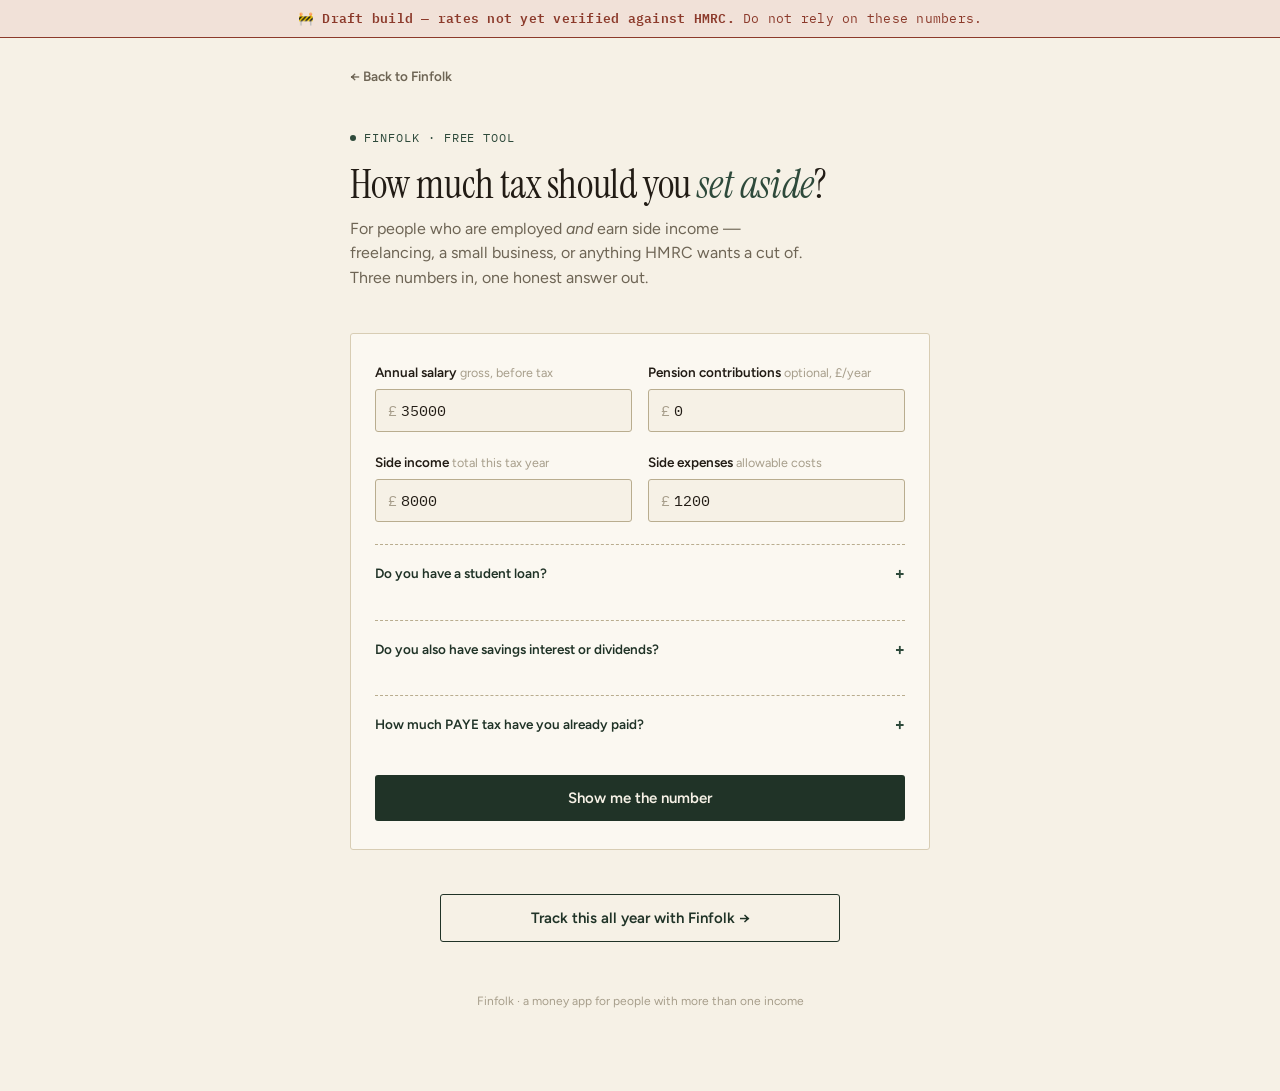
==== calculator.html @ df933abd "Add files via upload" ====
<!DOCTYPE html>
<html lang="en">
<head>
<meta charset="UTF-8">
<meta name="viewport" content="width=device-width, initial-scale=1.0">
<!-- TODO before going live: remove this once rates are verified against HMRC -->
<meta name="robots" content="noindex, nofollow">
<title>Side Income Tax Calculator — Finfolk</title>
<meta name="description" content="Employed and earning side income? Find out how much extra tax and National Insurance to set aside, in under a minute.">

<link rel="preconnect" href="https://fonts.googleapis.com">
<link rel="preconnect" href="https://fonts.gstatic.com" crossorigin>
<link href="https://fonts.googleapis.com/css2?family=Instrument+Serif:ital@0;1&family=Figtree:wght@400;500;600;700&family=IBM+Plex+Mono:wght@400;500&display=swap" rel="stylesheet">
<link rel="stylesheet" href="styles.css">

<style>
  /* ---- Page header ---- */
  header.page-head { padding: 40px 0 8px; }
  h1.hero-title {
    font-family: var(--font-display);
    font-weight: 400;
    font-size: 40px;
    line-height: 1.12;
    margin: 14px 0 10px;
    letter-spacing: -0.01em;
  }
  h1.hero-title em { font-style: italic; color: var(--pine); }
  p.hero-sub {
    color: var(--ink-muted);
    font-size: 16px;
    max-width: 46ch;
    margin: 0 0 6px;
  }

  /* ---- Form card ---- */
  .card {
    background: var(--paper);
    border: 1px solid var(--rule);
    border-radius: var(--radius);
    padding: 28px 24px;
    margin-top: 28px;
  }

  .field-group { margin-bottom: 20px; }
  .field-group:last-child { margin-bottom: 0; }

  label {
    display: block;
    font-size: 13.5px;
    font-weight: 600;
    margin-bottom: 6px;
    color: var(--ink);
  }
  label .hint { font-weight: 400; color: var(--ink-faint); font-size: 12.5px; }

  .input-money {
    display: flex;
    align-items: stretch;
    border: 1px solid var(--rule-strong);
    border-radius: var(--radius);
    background: var(--cream);
    overflow: hidden;
  }
  .input-money .prefix {
    display: flex;
    align-items: center;
    padding: 0 0 0 12px;
    color: var(--ink-faint);
    font-family: var(--font-mono);
    font-size: 15px;
    user-select: none;
  }
  .input-money input[type="number"] {
    border: 0;
    background: transparent;
    padding-left: 4px;
  }
  .input-money:focus-within {
    outline: 2px solid var(--pine);
    outline-offset: 1px;
    border-color: var(--pine);
  }

  input[type="number"], select {
    width: 100%;
    font-family: var(--font-mono);
    font-size: 15px;
    padding: 11px 12px;
    border: 1px solid var(--rule-strong);
    border-radius: var(--radius);
    background: var(--cream);
    color: var(--ink);
    appearance: none;
  }
  select { font-family: var(--font-body); font-size: 15px; }
  input[type="number"]:focus, select:focus {
    outline: 2px solid var(--pine);
    outline-offset: 1px;
    border-color: var(--pine);
  }
  .input-money input:focus { outline: none; }
  input[type="number"]::-webkit-outer-spin-button,
  input[type="number"]::-webkit-inner-spin-button {
    -webkit-appearance: none; margin: 0;
  }

  .two-col { display: grid; grid-template-columns: 1fr 1fr; gap: 16px; }
  @media (max-width: 480px) { .two-col { grid-template-columns: 1fr; } }

  .checkbox-row { display: flex; align-items: flex-start; gap: 9px; margin-top: 10px; }
  .checkbox-row input { width: 16px; height: 16px; margin-top: 3px; accent-color: var(--pine); }
  .checkbox-row label { font-weight: 400; font-size: 13.5px; color: var(--ink-muted); margin: 0; }

  /* Collapsible optional sections */
  .disclosure { border-top: 1px dashed var(--rule-strong); margin-top: 22px; padding-top: 4px; }
  .disclosure summary {
    cursor: pointer;
    font-size: 13.5px;
    font-weight: 600;
    padding: 12px 0;
    color: var(--pine-deep);
    list-style: none;
    display: flex;
    align-items: center;
    justify-content: space-between;
  }
  .disclosure summary::-webkit-details-marker { display: none; }
  .disclosure summary::after {
    content: '+';
    font-family: var(--font-mono);
    font-size: 16px;
    color: var(--pine);
    transition: transform 0.15s ease;
  }
  .disclosure[open] summary::after { transform: rotate(45deg); }
  .disclosure .disclosure-body { padding: 2px 0 16px; }

  .calc-button { margin-top: 26px; }

  /* ---- Output ---- */
  .output-section {
    margin-top: 40px;
    opacity: 0;
    transform: translateY(10px);
    transition: opacity 0.4s ease, transform 0.4s ease;
  }
  .output-section.is-hidden { display: none; }
  .output-section.is-shown { opacity: 1; transform: translateY(0); }

  .hero-figure { text-align: center; padding: 6px 0 4px; }
  .hero-figure .label {
    font-family: var(--font-mono);
    font-size: 12px;
    text-transform: uppercase;
    letter-spacing: 0.08em;
    color: var(--ink-muted);
  }
  .hero-figure .amount {
    font-family: var(--font-display);
    font-size: 76px;
    line-height: 1;
    color: var(--pine-deep);
    margin: 6px 0 2px;
  }
  @media (max-width: 480px) { .hero-figure .amount { font-size: 58px; } }
  .hero-figure .monthly { font-size: 15px; color: var(--ink-muted); }
  .hero-figure .monthly strong { color: var(--ink); font-weight: 600; }

  /* Receipt-styled breakdown — the signature element */
  .receipt-wrap {
    margin-top: 30px;
    position: relative;
    filter: drop-shadow(0 10px 24px rgba(34, 28, 21, 0.08));
  }
  .receipt {
    background: var(--paper);
    border: 1px solid var(--rule);
    border-bottom: none;
    padding: 22px 22px 26px;
    position: relative;
  }
  .receipt-torn {
    height: 14px;
    background:
      linear-gradient(-45deg, var(--cream) 7px, transparent 0) 0 0 / 14px 14px repeat-x,
      linear-gradient(45deg, var(--cream) 7px, transparent 0) 0 0 / 14px 14px repeat-x;
    border-left: 1px solid var(--rule);
    border-right: 1px solid var(--rule);
    margin-top: -1px;
  }
  .receipt-head {
    display: flex;
    justify-content: space-between;
    font-family: var(--font-mono);
    font-size: 11px;
    color: var(--ink-faint);
    text-transform: uppercase;
    letter-spacing: 0.04em;
    border-bottom: 1px dashed var(--rule-strong);
    padding-bottom: 12px;
    margin-bottom: 12px;
  }
  .receipt-row { display: flex; justify-content: space-between; align-items: baseline; gap: 12px; padding: 9px 0; font-size: 14.5px; }
  .receipt-row .desc { color: var(--ink); }
  .receipt-row .desc .sub { display: block; font-size: 12px; color: var(--ink-faint); margin-top: 2px; }
  .receipt-row .amt { font-family: var(--font-mono); font-size: 14.5px; white-space: nowrap; }
  .receipt-row.muted .desc, .receipt-row.muted .amt { color: var(--ink-faint); }
  .receipt-row.total {
    border-top: 1px dashed var(--rule-strong);
    margin-top: 6px;
    padding-top: 14px;
    font-weight: 600;
    font-size: 16px;
  }
  .receipt-row.total .amt { color: var(--pine-deep); font-size: 17px; }
  .receipt-divider-label {
    font-family: var(--font-mono);
    font-size: 10.5px;
    text-transform: uppercase;
    letter-spacing: 0.06em;
    color: var(--ink-faint);
    margin: 16px 0 2px;
  }

  /* Assumptions + disclaimer */
  .assumptions {
    margin-top: 28px;
    padding: 18px 20px;
    background: var(--pine-tint);
    border-radius: var(--radius);
    font-size: 13px;
    color: var(--pine-deep);
  }
  .assumptions .title { font-weight: 600; font-size: 13px; margin-bottom: 8px; display: flex; justify-content: space-between; }
  .assumptions ul { margin: 8px 0 0; padding-left: 18px; }
  .assumptions li { margin-bottom: 4px; }

  .disclaimer { text-align: center; font-size: 12.5px; color: var(--ink-faint); margin-top: 18px; font-style: italic; }

  .cta-trigger { height: 1px; }

  .bottom-cta { margin: 44px auto 0; max-width: 400px; }

  /* ---- CTA modal ---- */
  .cta-overlay {
    display: none;
    position: fixed;
    inset: 0;
    background: rgba(34, 28, 21, 0.6);
    align-items: center;
    justify-content: center;
    padding: 20px;
    z-index: 100;
    opacity: 0;
    transition: opacity 0.25s ease;
  }
  .cta-overlay.is-shown { opacity: 1; }

  .cta-card {
    position: relative;
    width: 100%;
    max-width: 400px;
    background: var(--pine-deep);
    color: var(--cream);
    border-radius: var(--radius);
    padding: 34px 26px 30px;
    text-align: center;
    box-shadow: 0 24px 60px rgba(0, 0, 0, 0.35);
    transform: scale(0.94);
    transition: transform 0.25s ease;
  }
  .cta-overlay.is-shown .cta-card { transform: scale(1); }
  .cta-card h2 { font-family: var(--font-display); font-weight: 400; font-size: 26px; margin: 0 0 8px; }
  .cta-card p { color: #D9E0D6; font-size: 14.5px; max-width: 40ch; margin: 0 auto 20px; }

  .cta-close {
    position: absolute;
    top: 10px;
    right: 10px;
    width: 30px;
    height: 30px;
    border-radius: 50%;
    border: none;
    background: rgba(246, 241, 230, 0.14);
    color: var(--cream);
    font-size: 20px;
    line-height: 1;
    cursor: pointer;
    display: flex;
    align-items: center;
    justify-content: center;
    transition: background 0.12s ease;
  }
  .cta-close:hover { background: rgba(246, 241, 230, 0.26); }
  .cta-close:focus-visible { outline: 2px solid var(--cream); outline-offset: 2px; }

  .cta-form { display: flex; gap: 8px; max-width: 380px; margin: 0 auto; }
  @media (max-width: 480px) { .cta-form { flex-direction: column; } }
  .cta-form input[type="email"] {
    flex: 1;
    font-family: var(--font-body);
    font-size: 14.5px;
    padding: 12px 14px;
    border-radius: var(--radius);
    border: 1px solid transparent;
    background: rgba(246, 241, 230, 0.12);
    color: var(--cream);
  }
  .cta-form input[type="email"]::placeholder { color: #A9B6A9; }
  .cta-form input[type="email"]:focus {
    outline: 2px solid var(--cream);
    outline-offset: 1px;
    background: rgba(246, 241, 230, 0.18);
  }
  .cta-form button {
    font-family: var(--font-body);
    font-weight: 600;
    font-size: 14.5px;
    padding: 12px 20px;
    border-radius: var(--radius);
    border: none;
    background: var(--gold);
    color: var(--paper);
    cursor: pointer;
    transition: filter 0.12s ease;
  }
  .cta-form button:hover { filter: brightness(1.08); }
  .cta-form button:focus-visible { outline: 2px solid var(--cream); outline-offset: 2px; }
  .cta-note { font-size: 11.5px; color: #9FAE9C; margin-top: 12px; }
  .cta-success { font-size: 14.5px; color: var(--cream); padding: 10px 0; }
</style>
</head>
<body>

<div class="draft-banner">
  🚧 <strong>Draft build — rates not yet verified against HMRC.</strong> Do not rely on these numbers.
</div>

<div class="wrap">

  <a class="back-link" href="index.html">&larr; Back to Finfolk</a>

  <header class="page-head">
    <div class="eyebrow">Finfolk · free tool</div>
    <h1 class="hero-title">How much tax should you <em>set aside</em>?</h1>
    <p class="hero-sub">For people who are employed <em>and</em> earn side income — freelancing, a small business, or anything HMRC wants a cut of. Three numbers in, one honest answer out.</p>
  </header>

  <form class="card" id="calc-form" autocomplete="off">

    <div class="field-group two-col">
      <div>
        <label for="salary">Annual salary <span class="hint">gross, before tax</span></label>
        <div class="input-money"><span class="prefix">£</span><input type="number" id="salary" min="0" step="100" placeholder="35,000" value="35000"></div>
      </div>
      <div>
        <label for="pension">Pension contributions <span class="hint">optional, £/year</span></label>
        <div class="input-money"><span class="prefix">£</span><input type="number" id="pension" min="0" step="50" placeholder="0" value="0"></div>
      </div>
    </div>

    <div class="field-group two-col">
      <div>
        <label for="sideIncome">Side income <span class="hint">total this tax year</span></label>
        <div class="input-money"><span class="prefix">£</span><input type="number" id="sideIncome" min="0" step="50" placeholder="8,000" value="8000"></div>
      </div>
      <div>
        <label for="sideExpenses">Side expenses <span class="hint">allowable costs</span></label>
        <div class="input-money"><span class="prefix">£</span><input type="number" id="sideExpenses" min="0" step="50" placeholder="1,200" value="1200"></div>
      </div>
    </div>

    <details class="disclosure">
      <summary>Do you have a student loan?</summary>
      <div class="disclosure-body">
        <div class="field-group">
          <label for="slPlan">Repayment plan</label>
          <select id="slPlan">
            <option value="none" selected>No student loan</option>
            <option value="plan1">Plan 1</option>
            <option value="plan2">Plan 2</option>
            <option value="plan4">Plan 4 (Scotland)</option>
            <option value="plan5">Plan 5</option>
            <option value="postgrad">Postgraduate Loan</option>
          </select>
        </div>
        <div class="checkbox-row">
          <input type="checkbox" id="slDeducted" checked>
          <label for="slDeducted">My employer already deducts student loan repayments from my salary via payroll</label>
        </div>
      </div>
    </details>

    <details class="disclosure">
      <summary>Do you also have savings interest or dividends?</summary>
      <div class="disclosure-body">
        <div class="field-group two-col">
          <div>
            <label for="interest">Savings interest <span class="hint">£/year</span></label>
            <div class="input-money"><span class="prefix">£</span><input type="number" id="interest" min="0" step="10" placeholder="0" value="0"></div>
          </div>
          <div>
            <label for="dividends">Dividend income <span class="hint">£/year</span></label>
            <div class="input-money"><span class="prefix">£</span><input type="number" id="dividends" min="0" step="10" placeholder="0" value="0"></div>
          </div>
        </div>
      </div>
    </details>

    <details class="disclosure">
      <summary>How much PAYE tax have you already paid?</summary>
      <div class="disclosure-body">
        <div class="field-group">
          <label for="payeTax">Tax withheld so far <span class="hint">optional — shown for context only, doesn't affect the total below</span></label>
          <div class="input-money"><span class="prefix">£</span><input type="number" id="payeTax" min="0" step="50" placeholder="Leave blank if unsure" value="">
          </div>
        </div>
      </div>
    </details>

    <button type="submit" class="btn-primary btn-block calc-button">Show me the number</button>

  </form>

  <section class="output-section is-hidden" id="outputSection">

    <div class="hero-figure">
      <div class="label">Estimated extra tax to set aside</div>
      <div class="amount" id="heroAmount">£0</div>
      <div class="monthly" id="monthlyLine"></div>
    </div>

    <div class="receipt-wrap">
      <div class="receipt">
        <div class="receipt-head">
          <span id="receiptYear">Tax year 2026/27</span>
          <span id="receiptDate"></span>
        </div>

        <div class="receipt-row">
          <div class="desc">Trading allowance applied<span class="sub" id="tradingAllowanceNote"></span></div>
          <div class="amt" id="rowTradingAllowance">—</div>
        </div>
        <div class="receipt-row">
          <div class="desc">Taxable side profit</div>
          <div class="amt" id="rowSideProfit">£0</div>
        </div>

        <div class="receipt-divider-label">Owed on side income</div>

        <div class="receipt-row">
          <div class="desc">Income tax<span class="sub">at your marginal rate</span></div>
          <div class="amt" id="rowIncomeTax">£0</div>
        </div>
        <div class="receipt-row">
          <div class="desc">Class 4 National Insurance</div>
          <div class="amt" id="rowClass4">£0</div>
        </div>
        <div class="receipt-row" id="rowSLWrap" style="display:none;">
          <div class="desc">Student loan top-up<span class="sub">above what's already deducted via payroll</span></div>
          <div class="amt" id="rowStudentLoan">£0</div>
        </div>
        <div class="receipt-row" id="rowInterestWrap" style="display:none;">
          <div class="desc">Tax on savings interest<span class="sub">after your Personal Savings Allowance</span></div>
          <div class="amt" id="rowInterestTax">£0</div>
        </div>
        <div class="receipt-row" id="rowDividendWrap" style="display:none;">
          <div class="desc">Tax on dividends<span class="sub">after your Dividend Allowance</span></div>
          <div class="amt" id="rowDividendTax">£0</div>
        </div>

        <div class="receipt-row total">
          <div class="desc">Total to set aside</div>
          <div class="amt" id="rowTotal">£0</div>
        </div>

        <div class="receipt-divider-label">For context — already handled via PAYE</div>
        <div class="receipt-row muted">
          <div class="desc">Income tax on salary</div>
          <div class="amt" id="rowSalaryTax">£0</div>
        </div>
        <div class="receipt-row muted">
          <div class="desc">Class 1 National Insurance</div>
          <div class="amt" id="rowClass1">£0</div>
        </div>
      </div>
      <div class="receipt-torn"></div>
    </div>

    <div class="assumptions">
      <div class="title"><span>Assumptions</span><span>2026/27</span></div>
      <p style="margin:0;">Rates used are <strong>placeholders and have not yet been verified</strong> against HMRC. Treat every figure on this page as illustrative until the draft banner is removed.</p>
      <ul>
        <li>Doesn't model Scottish income tax rates</li>
        <li>Doesn't model benefits in kind</li>
        <li>Doesn't model capital gains</li>
        <li>Doesn't model Gift Aid</li>
        <li>Doesn't model the High Income Child Benefit Charge</li>
        <li>Doesn't model marriage allowance or multiple employments</li>
      </ul>
    </div>

    <p class="disclaimer">Estimate only — not financial or tax advice.</p>

    <div class="cta-trigger" id="ctaTrigger" aria-hidden="true"></div>

  </section>

  <button type="button" class="btn-outline btn-block bottom-cta" id="bottomCtaBtn">Track this all year with Finfolk →</button>

  <footer class="page-foot">Finfolk · a money app for people with more than one income</footer>

  <div class="cta-overlay" id="ctaOverlay">
    <div class="cta-card" id="ctaCard" role="dialog" aria-modal="true" aria-labelledby="ctaTitle">
      <button type="button" class="cta-close" id="ctaClose" aria-label="Close">&times;</button>

      <h2 id="ctaTitle">Track this all year, automatically</h2>
      <p>Finfolk keeps this number accurate every time a payslip or invoice lands — no spreadsheet required.</p>

      <form class="cta-form" id="notify-form">
        <input type="email" id="notify-email" placeholder="you@email.com" required>
        <button type="submit">Notify me</button>
      </form>
      <div class="cta-success" id="notify-success" style="display:none;">✓ You're on the list — we'll email you when Finfolk's ready.</div>

      <div class="cta-note">One email, when it's ready. No spam, no waitlist games.</div>
    </div>
  </div>

</div>

<script>
(function () {
  'use strict';

  /* =====================================================================
     ⚠️  PLACEHOLDER RATES — DO NOT TRUST
     These figures are illustrative only, carried over loosely from recent
     tax years, and have NOT been checked against HMRC. Before this page
     goes live (and before the draft banner is removed):
       1. Verify every constant below against gov.uk / HMRC guidance for
          the actual current tax year.
       2. Cross-check against the same fact-checked rates used in the
          main Finfolk tax engine (tax-engine.js) — they must match.
       3. Run the regression scenarios against HMRC's own calculator.
     ===================================================================== */
  const RATES = {
    taxYearLabel: '2026/27',

    personalAllowance: 12570,
    personalAllowanceTaperStart: 100000, // £1 lost per £2 over this
    basicRateLimit: 50270,   // taxable income up to here: 20%
    higherRateLimit: 125140, // up to here: 40%; above: 45%
    basicRate: 0.20,
    higherRate: 0.40,
    additionalRate: 0.45,

    tradingAllowance: 1000,

    // Savings interest — Personal Savings Allowance depends on which
    // band your other (non-savings) income falls into
    savingsAllowanceBasic: 1000,
    savingsAllowanceHigher: 500,
    savingsAllowanceAdditional: 0,

    // Dividends
    dividendAllowance: 500,
    dividendBasicRate: 0.0875,
    dividendHigherRate: 0.3375,
    dividendAdditionalRate: 0.3935,

    // Class 4 NI (self-employed profits)
    class4LowerLimit: 12570,
    class4UpperLimit: 50270,
    class4RateBelowUpper: 0.06,
    class4RateAboveUpper: 0.02,

    // Class 1 NI (employee, informational display only)
    class1PrimaryThreshold: 12570,
    class1UpperLimit: 50270,
    class1RateBelowUpper: 0.08,
    class1RateAboveUpper: 0.02,

    studentLoanPlans: {
      plan1:    { threshold: 26065, rate: 0.09 },
      plan2:    { threshold: 28470, rate: 0.09 },
      plan4:    { threshold: 32745, rate: 0.09 },
      plan5:    { threshold: 25000, rate: 0.09 },
      postgrad: { threshold: 21000, rate: 0.06 }
    }
  };

  const $ = (id) => document.getElementById(id);
  const gbp = (n) => '£' + Math.round(Math.max(0, n)).toLocaleString('en-GB');

  function progressiveIncomeTax(taxableIncome) {
    let pa = RATES.personalAllowance;
    if (taxableIncome > RATES.personalAllowanceTaperStart) {
      pa = Math.max(0, pa - (taxableIncome - RATES.personalAllowanceTaperStart) / 2);
    }
    const afterPA = Math.max(0, taxableIncome - pa);
    const basicBand = Math.max(0, RATES.basicRateLimit - pa);
    const higherBand = Math.max(0, RATES.higherRateLimit - RATES.basicRateLimit);

    const atBasic = Math.min(afterPA, basicBand);
    const atHigher = Math.min(Math.max(0, afterPA - basicBand), higherBand);
    const atAdditional = Math.max(0, afterPA - basicBand - higherBand);

    return atBasic * RATES.basicRate + atHigher * RATES.higherRate + atAdditional * RATES.additionalRate;
  }

  function class4NI(profit) {
    const band = Math.max(0, Math.min(profit, RATES.class4UpperLimit) - RATES.class4LowerLimit);
    const above = Math.max(0, profit - RATES.class4UpperLimit);
    return Math.max(0, band) * RATES.class4RateBelowUpper + above * RATES.class4RateAboveUpper;
  }

  function class1NI(salary) {
    const band = Math.max(0, Math.min(salary, RATES.class1UpperLimit) - RATES.class1PrimaryThreshold);
    const above = Math.max(0, salary - RATES.class1UpperLimit);
    return Math.max(0, band) * RATES.class1RateBelowUpper + above * RATES.class1RateAboveUpper;
  }

  // Interest and dividends are stacked on top of non-savings income for
  // band purposes, in that order (this is HMRC's fixed stacking rule —
  // it's not optional or affected by how the income arrives).
  function interestAndDividendTax(nonSavingsIncome, interest, dividends) {
    const totalIncome = nonSavingsIncome + interest + dividends;

    let pa = RATES.personalAllowance;
    if (totalIncome > RATES.personalAllowanceTaperStart) {
      pa = Math.max(0, pa - (totalIncome - RATES.personalAllowanceTaperStart) / 2);
    }

    const basicBandWidth = Math.max(0, RATES.basicRateLimit - pa);
    const higherBandWidth = Math.max(0, RATES.higherRateLimit - RATES.basicRateLimit);

    const nonSavingsAfterPA = Math.max(0, nonSavingsIncome - pa);
    const usedBasicByNonSavings = Math.min(nonSavingsAfterPA, basicBandWidth);
    const usedHigherByNonSavings = Math.min(Math.max(0, nonSavingsAfterPA - basicBandWidth), higherBandWidth);
    const usedAdditionalByNonSavings = Math.max(0, nonSavingsAfterPA - basicBandWidth - higherBandWidth);

    let remainingBasic = basicBandWidth - usedBasicByNonSavings;
    let remainingHigher = higherBandWidth - usedHigherByNonSavings;

    let psa = RATES.savingsAllowanceBasic;
    if (usedAdditionalByNonSavings > 0) psa = RATES.savingsAllowanceAdditional;
    else if (usedHigherByNonSavings > 0) psa = RATES.savingsAllowanceHigher;

    const interestTaxable = Math.max(0, interest - psa);
    const interestAtBasic = Math.min(interestTaxable, remainingBasic);
    const interestAtHigher = Math.min(Math.max(0, interestTaxable - remainingBasic), remainingHigher);
    const interestAtAdditional = Math.max(0, interestTaxable - remainingBasic - remainingHigher);
    const interestTax = interestAtBasic * RATES.basicRate + interestAtHigher * RATES.higherRate + interestAtAdditional * RATES.additionalRate;

    remainingBasic = Math.max(0, remainingBasic - interestAtBasic);
    remainingHigher = Math.max(0, remainingHigher - interestAtHigher);

    const dividendsTaxable = Math.max(0, dividends - RATES.dividendAllowance);
    const divAtBasic = Math.min(dividendsTaxable, remainingBasic);
    const divAtHigher = Math.min(Math.max(0, dividendsTaxable - remainingBasic), remainingHigher);
    const divAtAdditional = Math.max(0, dividendsTaxable - remainingBasic - remainingHigher);
    const dividendTax = divAtBasic * RATES.dividendBasicRate + divAtHigher * RATES.dividendHigherRate + divAtAdditional * RATES.dividendAdditionalRate;

    return { interestTax: interestTax, dividendTax: dividendTax };
  }

  function monthsUntilJan31() {
    const now = new Date();
    let target = new Date(now.getFullYear(), 0, 31);
    if (now > target) target = new Date(now.getFullYear() + 1, 0, 31);
    const months = (target.getFullYear() - now.getFullYear()) * 12 + (target.getMonth() - now.getMonth());
    return Math.max(1, months + (target.getDate() >= now.getDate() ? 1 : 0));
  }

  function recalc() {
    const salary = parseFloat($('salary').value) || 0;
    const pension = parseFloat($('pension').value) || 0;
    const sideIncome = parseFloat($('sideIncome').value) || 0;
    const sideExpenses = parseFloat($('sideExpenses').value) || 0;
    const interest = parseFloat($('interest').value) || 0;
    const dividends = parseFloat($('dividends').value) || 0;
    const slPlanKey = $('slPlan').value;
    const slDeducted = $('slDeducted').checked;

    const salaryTaxable = Math.max(0, salary - pension);

    const deduction = Math.max(sideExpenses, Math.min(RATES.tradingAllowance, sideIncome));
    const usedTradingAllowance = deduction === Math.min(RATES.tradingAllowance, sideIncome) && sideExpenses <= RATES.tradingAllowance;
    const sideProfit = Math.max(0, sideIncome - deduction);

    const nonSavingsIncome = salaryTaxable + sideProfit;

    const taxOnSalaryAlone = progressiveIncomeTax(salaryTaxable);
    const taxWithSideIncome = progressiveIncomeTax(nonSavingsIncome);
    const extraIncomeTax = Math.max(0, taxWithSideIncome - taxOnSalaryAlone);

    const class4 = class4NI(sideProfit);
    const class1 = class1NI(salary);

    let slExtra = 0;
    const plan = RATES.studentLoanPlans[slPlanKey];
    if (plan) {
      const totalDue = Math.max(0, nonSavingsIncome - plan.threshold) * plan.rate;
      const alreadyViaPayroll = slDeducted ? Math.max(0, salary - plan.threshold) * plan.rate : 0;
      slExtra = Math.max(0, totalDue - alreadyViaPayroll);
    }

    const savingsAndDividends = interestAndDividendTax(nonSavingsIncome, interest, dividends);

    const total = extraIncomeTax + class4 + slExtra + savingsAndDividends.interestTax + savingsAndDividends.dividendTax;
    const monthly = total / monthsUntilJan31();

    $('heroAmount').textContent = gbp(total);
    $('monthlyLine').innerHTML = 'That\u2019s about <strong>' + gbp(monthly) + '/month</strong> between now and 31 January';

    $('rowTradingAllowance').textContent = usedTradingAllowance ? gbp(RATES.tradingAllowance) : 'not used — expenses instead';
    $('tradingAllowanceNote').textContent = usedTradingAllowance ? '' : ' (actual expenses claimed instead)';
    $('rowSideProfit').textContent = gbp(sideProfit);
    $('rowIncomeTax').textContent = gbp(extraIncomeTax);
    $('rowClass4').textContent = gbp(class4);
    $('rowTotal').textContent = gbp(total);
    $('rowSalaryTax').textContent = gbp(taxOnSalaryAlone);
    $('rowClass1').textContent = gbp(class1);

    if (plan) {
      $('rowSLWrap').style.display = '';
      $('rowStudentLoan').textContent = gbp(slExtra);
    } else {
      $('rowSLWrap').style.display = 'none';
    }

    if (interest > 0) {
      $('rowInterestWrap').style.display = '';
      $('rowInterestTax').textContent = gbp(savingsAndDividends.interestTax);
    } else {
      $('rowInterestWrap').style.display = 'none';
    }

    if (dividends > 0) {
      $('rowDividendWrap').style.display = '';
      $('rowDividendTax').textContent = gbp(savingsAndDividends.dividendTax);
    } else {
      $('rowDividendWrap').style.display = 'none';
    }

    $('receiptYear').textContent = 'Tax year ' + RATES.taxYearLabel;
    $('receiptDate').textContent = new Date().toLocaleDateString('en-GB', { day: '2-digit', month: 'short', year: 'numeric' });
  }

  let resultsRevealed = false;
  let ctaRevealed = false;
  let ctaObserver = null;

  function openCta() {
    const overlay = $('ctaOverlay');
    overlay.style.display = 'flex';
    void overlay.offsetHeight;
    overlay.classList.add('is-shown');
    document.body.style.overflow = 'hidden';
    $('ctaClose').focus();
  }

  function closeCta() {
    const overlay = $('ctaOverlay');
    overlay.classList.remove('is-shown');
    document.body.style.overflow = '';
    setTimeout(function () { overlay.style.display = 'none'; }, 250);
  }

  function setupCtaObserver() {
    if (ctaObserver) return;
    const trigger = $('ctaTrigger');

    ctaObserver = new IntersectionObserver(function (entries) {
      entries.forEach(function (entry) {
        if (entry.isIntersecting && !ctaRevealed) {
          ctaRevealed = true;
          openCta();
          ctaObserver.disconnect();
        }
      });
    }, { threshold: 0.2 });

    ctaObserver.observe(trigger);
  }

  $('ctaClose').addEventListener('click', closeCta);
  $('bottomCtaBtn').addEventListener('click', openCta);
  $('ctaOverlay').addEventListener('click', function (e) {
    if (e.target === $('ctaOverlay')) closeCta();
  });
  document.addEventListener('keydown', function (e) {
    if (e.key === 'Escape' && $('ctaOverlay').classList.contains('is-shown')) closeCta();
  });

  function revealResults() {
    const output = $('outputSection');

    if (!resultsRevealed) {
      output.classList.remove('is-hidden');
      void output.offsetHeight;
      output.classList.add('is-shown');
      output.scrollIntoView({ behavior: 'smooth', block: 'start' });
      resultsRevealed = true;
      setupCtaObserver();
    }
  }

  document.getElementById('calc-form').addEventListener('submit', function (e) {
    e.preventDefault();
    recalc();
    revealResults();
  });

  // Email capture — presentational only for now.
  // TODO: wire to real email service (e.g. Mailchimp/ConvertKit/Supabase table) before launch.
  document.getElementById('notify-form').addEventListener('submit', function (e) {
    e.preventDefault();
    document.getElementById('notify-form').style.display = 'none';
    document.getElementById('notify-success').style.display = 'block';
  });
})();
</script>

</body>
</html>
---- styles.css ----
/* =========================================================================
   Finfolk — shared design tokens & base components
   Used by both index.html and calculator.html so the two pages read as
   one site rather than two separate builds.
   ========================================================================= */

:root {
  --cream:        #F6F1E6;
  --cream-deep:   #EFE7D4;
  --paper:        #FBF8F1;
  --ink:          #221C15;
  --ink-muted:    #6E6555;
  --ink-faint:    #A79E8B;
  --pine:         #2E4A3B;
  --pine-deep:    #203327;
  --pine-tint:    #E4EAE2;
  --gold:         #A8763A;
  --rule:         #D8CDB4;
  --rule-strong:  #B9AD8F;
  --alert:        #8C3A2B;
  --alert-bg:     #F1E1D8;

  --font-display: 'Instrument Serif', Georgia, serif;
  --font-body:    'Figtree', -apple-system, sans-serif;
  --font-mono:    'IBM Plex Mono', ui-monospace, monospace;

  --radius: 3px;
}

* { box-sizing: border-box; }

html { scroll-behavior: smooth; }

body {
  margin: 0;
  background: var(--cream);
  color: var(--ink);
  font-family: var(--font-body);
  font-size: 16px;
  line-height: 1.55;
  -webkit-font-smoothing: antialiased;
}

/* ---- Draft guard banner ---- */
.draft-banner {
  background: var(--alert-bg);
  color: var(--alert);
  text-align: center;
  font-family: var(--font-mono);
  font-size: 12.5px;
  letter-spacing: 0.02em;
  padding: 9px 16px;
  border-bottom: 1px solid var(--alert);
  position: sticky;
  top: 0;
  z-index: 50;
}
.draft-banner strong { font-weight: 600; }

.wrap {
  max-width: 620px;
  margin: 0 auto;
  padding: 0 20px 80px;
}

/* ---- Eyebrow label ---- */
.eyebrow {
  font-family: var(--font-mono);
  font-size: 12px;
  letter-spacing: 0.08em;
  text-transform: uppercase;
  color: var(--pine);
  display: flex;
  align-items: center;
  gap: 8px;
}
.eyebrow::before {
  content: '';
  width: 6px; height: 6px;
  background: var(--pine);
  border-radius: 50%;
  display: inline-block;
}

/* ---- Buttons ---- */
.btn-primary, .btn-outline {
  display: inline-block;
  font-family: var(--font-body);
  font-weight: 600;
  font-size: 15px;
  padding: 14px 22px;
  border-radius: var(--radius);
  cursor: pointer;
  text-decoration: none;
  text-align: center;
  transition: filter 0.12s ease, background 0.12s ease, color 0.12s ease;
}
.btn-primary {
  border: none;
  background: var(--pine-deep);
  color: var(--cream);
}
.btn-primary:hover { filter: brightness(1.12); }
.btn-outline {
  border: 1.5px solid var(--pine-deep);
  background: transparent;
  color: var(--pine-deep);
}
.btn-outline:hover { background: var(--pine-deep); color: var(--cream); }
.btn-primary:focus-visible, .btn-outline:focus-visible {
  outline: 2px solid var(--pine);
  outline-offset: 2px;
}
.btn-block { display: block; width: 100%; }

footer.page-foot {
  text-align: center;
  font-size: 12px;
  color: var(--ink-faint);
  margin-top: 50px;
}

/* ---- Back link (calculator page) ---- */
.back-link {
  display: inline-flex;
  align-items: center;
  gap: 6px;
  font-family: var(--font-body);
  font-size: 13.5px;
  font-weight: 600;
  color: var(--ink-muted);
  text-decoration: none;
  margin-top: 28px;
}
.back-link:hover { color: var(--pine-deep); }
.back-link:focus-visible { outline: 2px solid var(--pine); outline-offset: 2px; }

@media (prefers-reduced-motion: reduce) {
  * { transition: none !important; scroll-behavior: auto !important; }
}
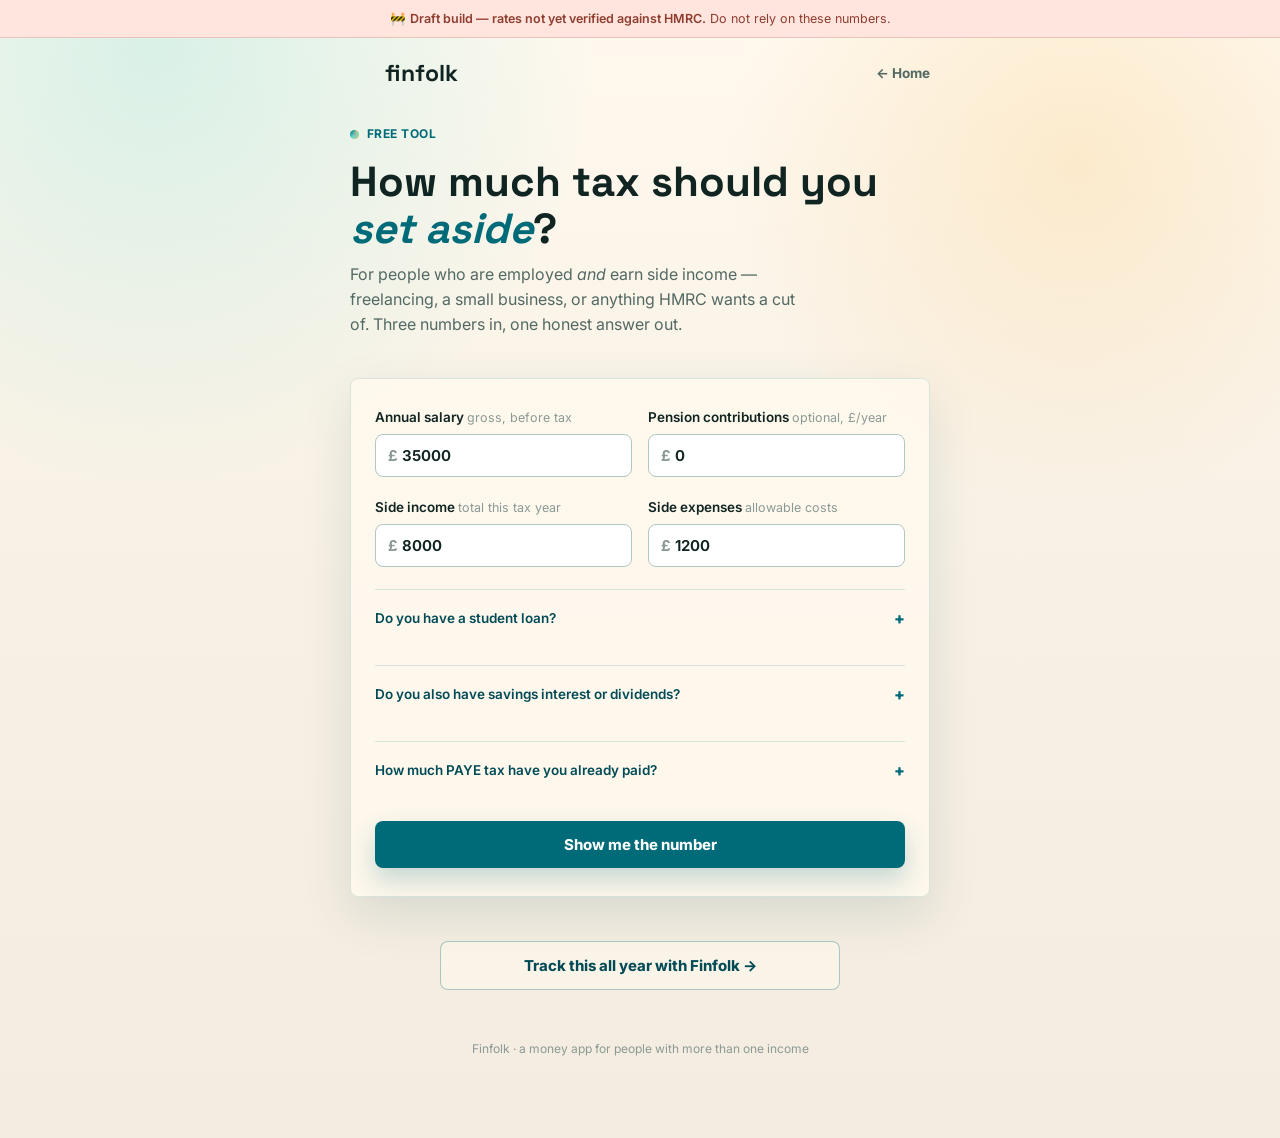
==== commit 8f02f710: "Add files via upload" ====
--- a/calculator.html
+++ b/calculator.html
@@ -10,7 +10,7 @@
 
 <link rel="preconnect" href="https://fonts.googleapis.com">
 <link rel="preconnect" href="https://fonts.gstatic.com" crossorigin>
-<link href="https://fonts.googleapis.com/css2?family=Instrument+Serif:ital@0;1&family=Figtree:wght@400;500;600;700&family=IBM+Plex+Mono:wght@400;500&display=swap" rel="stylesheet">
+<link href="https://fonts.googleapis.com/css2?family=Inter:wght@400;500;600;700;800&family=Space+Grotesk:wght@500;600;700&display=swap" rel="stylesheet">
 <link rel="stylesheet" href="styles.css">
 
 <style>
@@ -18,11 +18,11 @@
   header.page-head { padding: 40px 0 8px; }
   h1.hero-title {
     font-family: var(--font-display);
-    font-weight: 400;
-    font-size: 40px;
+    font-weight: 700;
+    font-size: 42px;
     line-height: 1.12;
     margin: 14px 0 10px;
-    letter-spacing: -0.01em;
+    letter-spacing: 0;
   }
   h1.hero-title em { font-style: italic; color: var(--pine); }
   p.hero-sub {
@@ -34,11 +34,12 @@
 
   /* ---- Form card ---- */
   .card {
-    background: var(--paper);
+    background: rgba(255, 249, 239, 0.84);
     border: 1px solid var(--rule);
     border-radius: var(--radius);
     padding: 28px 24px;
     margin-top: 28px;
+    box-shadow: var(--shadow-soft);
   }
 
   .field-group { margin-bottom: 20px; }
@@ -58,7 +59,7 @@
     align-items: stretch;
     border: 1px solid var(--rule-strong);
     border-radius: var(--radius);
-    background: var(--cream);
+    background: white;
     overflow: hidden;
   }
   .input-money .prefix {
@@ -66,7 +67,8 @@
     align-items: center;
     padding: 0 0 0 12px;
     color: var(--ink-faint);
-    font-family: var(--font-mono);
+    font-family: var(--font-body);
+    font-weight: 700;
     font-size: 15px;
     user-select: none;
   }
@@ -83,12 +85,13 @@
 
   input[type="number"], select {
     width: 100%;
-    font-family: var(--font-mono);
+    font-family: var(--font-body);
+    font-weight: 650;
     font-size: 15px;
     padding: 11px 12px;
     border: 1px solid var(--rule-strong);
     border-radius: var(--radius);
-    background: var(--cream);
+    background: white;
     color: var(--ink);
     appearance: none;
   }
@@ -112,7 +115,7 @@
   .checkbox-row label { font-weight: 400; font-size: 13.5px; color: var(--ink-muted); margin: 0; }
 
   /* Collapsible optional sections */
-  .disclosure { border-top: 1px dashed var(--rule-strong); margin-top: 22px; padding-top: 4px; }
+  .disclosure { border-top: 1px solid var(--rule); margin-top: 22px; padding-top: 4px; }
   .disclosure summary {
     cursor: pointer;
     font-size: 13.5px;
@@ -127,7 +130,8 @@
   .disclosure summary::-webkit-details-marker { display: none; }
   .disclosure summary::after {
     content: '+';
-    font-family: var(--font-mono);
+    font-family: var(--font-body);
+    font-weight: 800;
     font-size: 16px;
     color: var(--pine);
     transition: transform 0.15s ease;
@@ -149,7 +153,8 @@
 
   .hero-figure { text-align: center; padding: 6px 0 4px; }
   .hero-figure .label {
-    font-family: var(--font-mono);
+    font-family: var(--font-body);
+    font-weight: 800;
     font-size: 12px;
     text-transform: uppercase;
     letter-spacing: 0.08em;
@@ -157,6 +162,7 @@
   }
   .hero-figure .amount {
     font-family: var(--font-display);
+    font-weight: 700;
     font-size: 76px;
     line-height: 1;
     color: var(--pine-deep);
@@ -166,67 +172,104 @@
   .hero-figure .monthly { font-size: 15px; color: var(--ink-muted); }
   .hero-figure .monthly strong { color: var(--ink); font-weight: 600; }
 
-  /* Receipt-styled breakdown — the signature element */
+  /* Breakdown */
   .receipt-wrap {
     margin-top: 30px;
     position: relative;
-    filter: drop-shadow(0 10px 24px rgba(34, 28, 21, 0.08));
+    filter: drop-shadow(0 18px 34px rgba(2, 75, 86, 0.12));
   }
   .receipt {
-    background: var(--paper);
-    border: 1px solid var(--rule);
-    border-bottom: none;
-    padding: 22px 22px 26px;
+    background:
+      linear-gradient(90deg, rgba(0,0,0,0.025) 0 1px, transparent 1px 4px),
+      linear-gradient(180deg, rgba(0,0,0,0.035), transparent 18%, rgba(0,0,0,0.025) 58%, transparent),
+      #FFFEF8;
+    border: 1px solid rgba(16, 36, 33, 0.24);
+    border-radius: 4px;
+    padding: 28px 22px 26px;
     position: relative;
-  }
-  .receipt-torn {
-    height: 14px;
+    overflow: hidden;
+    color: #111;
+    font-family: "Courier New", ui-monospace, monospace;
+  }
+  .receipt::before {
+    content: '';
+    position: absolute;
+    left: 0;
+    right: 0;
+    top: 0;
+    height: 10px;
     background:
-      linear-gradient(-45deg, var(--cream) 7px, transparent 0) 0 0 / 14px 14px repeat-x,
-      linear-gradient(45deg, var(--cream) 7px, transparent 0) 0 0 / 14px 14px repeat-x;
-    border-left: 1px solid var(--rule);
-    border-right: 1px solid var(--rule);
-    margin-top: -1px;
-  }
+      linear-gradient(135deg, transparent 7px, #FFFEF8 7px) 0 0 / 14px 10px repeat-x,
+      linear-gradient(225deg, transparent 7px, #FFFEF8 7px) 0 0 / 14px 10px repeat-x;
+  }
+  .receipt-torn { display: none; }
   .receipt-head {
     display: flex;
     justify-content: space-between;
-    font-family: var(--font-mono);
+    font-family: "Courier New", ui-monospace, monospace;
+    font-weight: 800;
     font-size: 11px;
-    color: var(--ink-faint);
+    color: #111;
     text-transform: uppercase;
     letter-spacing: 0.04em;
-    border-bottom: 1px dashed var(--rule-strong);
-    padding-bottom: 12px;
+    border-top: 2px solid #111;
+    border-bottom: 1px dashed #111;
+    padding-bottom: 14px;
     margin-bottom: 12px;
   }
-  .receipt-row { display: flex; justify-content: space-between; align-items: baseline; gap: 12px; padding: 9px 0; font-size: 14.5px; }
-  .receipt-row .desc { color: var(--ink); }
-  .receipt-row .desc .sub { display: block; font-size: 12px; color: var(--ink-faint); margin-top: 2px; }
-  .receipt-row .amt { font-family: var(--font-mono); font-size: 14.5px; white-space: nowrap; }
-  .receipt-row.muted .desc, .receipt-row.muted .amt { color: var(--ink-faint); }
+  .receipt-row { display: flex; justify-content: space-between; align-items: baseline; gap: 12px; padding: 10px 0; font-size: 13.5px; line-height: 1.15; border-bottom: 1px solid rgba(17, 17, 17, 0.18); }
+  .receipt-row .desc { color: #111; text-transform: uppercase; font-weight: 700; }
+  .receipt-row .desc .sub { display: block; font-size: 10.5px; color: rgba(0, 0, 0, 0.62); margin-top: 2px; text-transform: none; font-weight: 400; }
+  .receipt-row .amt { font-family: "Courier New", ui-monospace, monospace; font-weight: 800; font-size: 14px; white-space: nowrap; color: #111; }
+  .receipt-row.muted .desc, .receipt-row.muted .amt { color: rgba(0, 0, 0, 0.56); }
   .receipt-row.total {
-    border-top: 1px dashed var(--rule-strong);
-    margin-top: 6px;
-    padding-top: 14px;
-    font-weight: 600;
+    border-top: 2px solid #111;
+    border-bottom: 2px solid #111;
+    background: transparent;
+    margin: 12px 0 10px;
+    padding: 12px 0;
+    border-radius: 0;
+    font-weight: 800;
     font-size: 16px;
   }
-  .receipt-row.total .amt { color: var(--pine-deep); font-size: 17px; }
+  .receipt-row.total .amt { color: #111; font-size: 18px; }
   .receipt-divider-label {
-    font-family: var(--font-mono);
+    font-family: "Courier New", ui-monospace, monospace;
+    font-weight: 800;
     font-size: 10.5px;
     text-transform: uppercase;
     letter-spacing: 0.06em;
-    color: var(--ink-faint);
-    margin: 16px 0 2px;
+    color: #111;
+    margin: 18px 0 4px;
+  }
+  .receipt-barcode {
+    height: 46px;
+    margin-top: 14px;
+    background:
+      linear-gradient(90deg,
+        #111 0 2px, transparent 2px 5px,
+        #111 5px 9px, transparent 9px 12px,
+        #111 12px 13px, transparent 13px 17px,
+        #111 17px 23px, transparent 23px 26px,
+        #111 26px 29px, transparent 29px 34px,
+        #111 34px 35px, transparent 35px 38px,
+        #111 38px 44px, transparent 44px 48px) 0 0 / 48px 46px repeat-x;
+  }
+  .receipt-note {
+    font-family: "Courier New", ui-monospace, monospace;
+    font-size: 10px;
+    text-align: center;
+    letter-spacing: 0.04em;
+    text-transform: uppercase;
+    margin-top: 8px;
+    color: #111;
   }
 
   /* Assumptions + disclaimer */
   .assumptions {
     margin-top: 28px;
     padding: 18px 20px;
-    background: var(--pine-tint);
+    background: linear-gradient(135deg, rgba(223,245,240,0.95), rgba(255,249,239,0.8));
     border-radius: var(--radius);
     font-size: 13px;
     color: var(--pine-deep);
@@ -246,7 +289,7 @@
     display: none;
     position: fixed;
     inset: 0;
-    background: rgba(34, 28, 21, 0.6);
+    background: rgba(16, 36, 33, 0.58);
     align-items: center;
     justify-content: center;
     padding: 20px;
@@ -260,9 +303,9 @@
     position: relative;
     width: 100%;
     max-width: 400px;
-    background: var(--pine-deep);
-    color: var(--cream);
-    border-radius: var(--radius);
+    background: var(--gradient-brand);
+    color: white;
+    border-radius: 18px;
     padding: 34px 26px 30px;
     text-align: center;
     box-shadow: 0 24px 60px rgba(0, 0, 0, 0.35);
@@ -270,8 +313,8 @@
     transition: transform 0.25s ease;
   }
   .cta-overlay.is-shown .cta-card { transform: scale(1); }
-  .cta-card h2 { font-family: var(--font-display); font-weight: 400; font-size: 26px; margin: 0 0 8px; }
-  .cta-card p { color: #D9E0D6; font-size: 14.5px; max-width: 40ch; margin: 0 auto 20px; }
+  .cta-card h2 { font-family: var(--font-display); font-weight: 700; font-size: 26px; margin: 0 0 8px; }
+  .cta-card p { color: rgba(255,255,255,0.86); font-size: 14.5px; max-width: 40ch; margin: 0 auto 20px; }
 
   .cta-close {
     position: absolute;
@@ -282,7 +325,7 @@
     border-radius: 50%;
     border: none;
     background: rgba(246, 241, 230, 0.14);
-    color: var(--cream);
+    color: white;
     font-size: 20px;
     line-height: 1;
     cursor: pointer;
@@ -303,8 +346,8 @@
     padding: 12px 14px;
     border-radius: var(--radius);
     border: 1px solid transparent;
-    background: rgba(246, 241, 230, 0.12);
-    color: var(--cream);
+    background: rgba(255, 255, 255, 0.18);
+    color: white;
   }
   .cta-form input[type="email"]::placeholder { color: #A9B6A9; }
   .cta-form input[type="email"]:focus {
@@ -319,15 +362,15 @@
     padding: 12px 20px;
     border-radius: var(--radius);
     border: none;
-    background: var(--gold);
-    color: var(--paper);
+    background: var(--pine-deep);
+    color: white;
     cursor: pointer;
     transition: filter 0.12s ease;
   }
   .cta-form button:hover { filter: brightness(1.08); }
   .cta-form button:focus-visible { outline: 2px solid var(--cream); outline-offset: 2px; }
-  .cta-note { font-size: 11.5px; color: #9FAE9C; margin-top: 12px; }
-  .cta-success { font-size: 14.5px; color: var(--cream); padding: 10px 0; }
+  .cta-note { font-size: 11.5px; color: rgba(255,255,255,0.72); margin-top: 12px; }
+  .cta-success { font-size: 14.5px; color: white; padding: 10px 0; }
 </style>
 </head>
 <body>
@@ -338,10 +381,16 @@
 
 <div class="wrap">
 
-  <a class="back-link" href="index.html">&larr; Back to Finfolk</a>
+  <nav class="site-nav" aria-label="Main">
+    <a class="brand-lockup small" href="index.html" aria-label="Finfolk home">
+      <img src="../finfolk-base-uppercase-f-solid-teal.png" alt="">
+      <span>finfolk</span>
+    </a>
+    <a class="back-link" href="index.html">&larr; Home</a>
+  </nav>
 
   <header class="page-head">
-    <div class="eyebrow">Finfolk · free tool</div>
+    <div class="eyebrow">Free tool</div>
     <h1 class="hero-title">How much tax should you <em>set aside</em>?</h1>
     <p class="hero-sub">For people who are employed <em>and</em> earn side income — freelancing, a small business, or anything HMRC wants a cut of. Three numbers in, one honest answer out.</p>
   </header>
@@ -483,6 +532,8 @@
           <div class="desc">Class 1 National Insurance</div>
           <div class="amt" id="rowClass1">£0</div>
         </div>
+        <div class="receipt-barcode" aria-hidden="true"></div>
+        <div class="receipt-note">Keep this number warm. Update monthly.</div>
       </div>
       <div class="receipt-torn"></div>
     </div>
--- a/styles.css
+++ b/styles.css
@@ -5,26 +5,33 @@
    ========================================================================= */
 
 :root {
-  --cream:        #F6F1E6;
-  --cream-deep:   #EFE7D4;
-  --paper:        #FBF8F1;
-  --ink:          #221C15;
-  --ink-muted:    #6E6555;
-  --ink-faint:    #A79E8B;
-  --pine:         #2E4A3B;
-  --pine-deep:    #203327;
-  --pine-tint:    #E4EAE2;
-  --gold:         #A8763A;
-  --rule:         #D8CDB4;
-  --rule-strong:  #B9AD8F;
-  --alert:        #8C3A2B;
-  --alert-bg:     #F1E1D8;
+  --cream:        #F7F0E4;
+  --cream-deep:   #ECE2D1;
+  --paper:        #FFF9EF;
+  --ink:          #102421;
+  --ink-muted:    #536963;
+  --ink-faint:    #8B9A94;
+  --pine:         #006B78;
+  --pine-deep:    #024B56;
+  --pine-tint:    #DFF5F0;
+  --aqua:         #62DAD2;
+  --coral:        #F27F67;
+  --gold:         #F7B84B;
+  --gold-deep:    #D99927;
+  --rule:         #D9E4DD;
+  --rule-strong:  #AFC8C1;
+  --alert:        #8F3D2F;
+  --alert-bg:     #FFE5DD;
 
-  --font-display: 'Instrument Serif', Georgia, serif;
-  --font-body:    'Figtree', -apple-system, sans-serif;
-  --font-mono:    'IBM Plex Mono', ui-monospace, monospace;
+  --font-display: 'Space Grotesk', -apple-system, BlinkMacSystemFont, sans-serif;
+  --font-body:    'Inter', -apple-system, BlinkMacSystemFont, sans-serif;
+  --font-mono:    'Inter', ui-sans-serif, system-ui, sans-serif;
 
-  --radius: 3px;
+  --radius: 8px;
+  --shadow-soft: 0 18px 50px rgba(2, 75, 86, 0.12);
+  --gradient-brand: radial-gradient(circle at 72% 18%, rgba(247, 184, 75, 0.9), transparent 24%),
+                    radial-gradient(circle at 54% 48%, rgba(242, 127, 103, 0.76), transparent 28%),
+                    linear-gradient(135deg, #006B78 0%, #62DAD2 55%, #F7B84B 100%);
 }
 
 * { box-sizing: border-box; }
@@ -33,7 +40,10 @@
 
 body {
   margin: 0;
-  background: var(--cream);
+  background:
+    radial-gradient(circle at 12% 4%, rgba(98, 218, 210, 0.24), transparent 28%),
+    radial-gradient(circle at 84% 14%, rgba(247, 184, 75, 0.20), transparent 24%),
+    linear-gradient(180deg, #FFF9EF 0%, var(--cream) 52%, #F4ECE0 100%);
   color: var(--ink);
   font-family: var(--font-body);
   font-size: 16px;
@@ -46,11 +56,11 @@
   background: var(--alert-bg);
   color: var(--alert);
   text-align: center;
-  font-family: var(--font-mono);
+  font-family: var(--font-body);
   font-size: 12.5px;
-  letter-spacing: 0.02em;
+  letter-spacing: 0;
   padding: 9px 16px;
-  border-bottom: 1px solid var(--alert);
+  border-bottom: 1px solid rgba(143, 61, 47, 0.2);
   position: sticky;
   top: 0;
   z-index: 50;
@@ -63,11 +73,50 @@
   padding: 0 20px 80px;
 }
 
+/* ---- Brand lockup ---- */
+.site-nav {
+  display: flex;
+  align-items: center;
+  justify-content: space-between;
+  gap: 18px;
+  margin-top: 24px;
+}
+.brand-lockup {
+  display: inline-flex;
+  align-items: center;
+  gap: 9px;
+  color: var(--ink);
+  text-decoration: none;
+}
+.brand-lockup img {
+  display: block;
+  width: 32px;
+  height: auto;
+}
+.brand-lockup span {
+  font-family: var(--font-display);
+  font-size: 28px;
+  font-weight: 700;
+  line-height: 1;
+  letter-spacing: 0;
+}
+.brand-lockup.small img { width: 26px; }
+.brand-lockup.small span { font-size: 23px; }
+.brand-lockup:focus-visible {
+  outline: 2px solid var(--pine);
+  outline-offset: 4px;
+  border-radius: 6px;
+}
+.site-nav .back-link {
+  margin-top: 0;
+}
+
 /* ---- Eyebrow label ---- */
 .eyebrow {
-  font-family: var(--font-mono);
+  font-family: var(--font-body);
+  font-weight: 700;
   font-size: 12px;
-  letter-spacing: 0.08em;
+  letter-spacing: 0.04em;
   text-transform: uppercase;
   color: var(--pine);
   display: flex;
@@ -76,8 +125,8 @@
 }
 .eyebrow::before {
   content: '';
-  width: 6px; height: 6px;
-  background: var(--pine);
+  width: 9px; height: 9px;
+  background: var(--gradient-brand);
   border-radius: 50%;
   display: inline-block;
 }
@@ -86,7 +135,7 @@
 .btn-primary, .btn-outline {
   display: inline-block;
   font-family: var(--font-body);
-  font-weight: 600;
+  font-weight: 750;
   font-size: 15px;
   padding: 14px 22px;
   border-radius: var(--radius);
@@ -97,16 +146,17 @@
 }
 .btn-primary {
   border: none;
-  background: var(--pine-deep);
-  color: var(--cream);
+  background: var(--pine);
+  color: white;
+  box-shadow: 0 12px 24px rgba(0, 107, 120, 0.22);
 }
-.btn-primary:hover { filter: brightness(1.12); }
+.btn-primary:hover { filter: brightness(1.06) saturate(1.08); }
 .btn-outline {
-  border: 1.5px solid var(--pine-deep);
-  background: transparent;
+  border: 1.5px solid rgba(0, 107, 120, 0.32);
+  background: rgba(255, 249, 239, 0.5);
   color: var(--pine-deep);
 }
-.btn-outline:hover { background: var(--pine-deep); color: var(--cream); }
+.btn-outline:hover { background: var(--pine-deep); color: white; }
 .btn-primary:focus-visible, .btn-outline:focus-visible {
   outline: 2px solid var(--pine);
   outline-offset: 2px;
@@ -127,7 +177,7 @@
   gap: 6px;
   font-family: var(--font-body);
   font-size: 13.5px;
-  font-weight: 600;
+  font-weight: 700;
   color: var(--ink-muted);
   text-decoration: none;
   margin-top: 28px;
